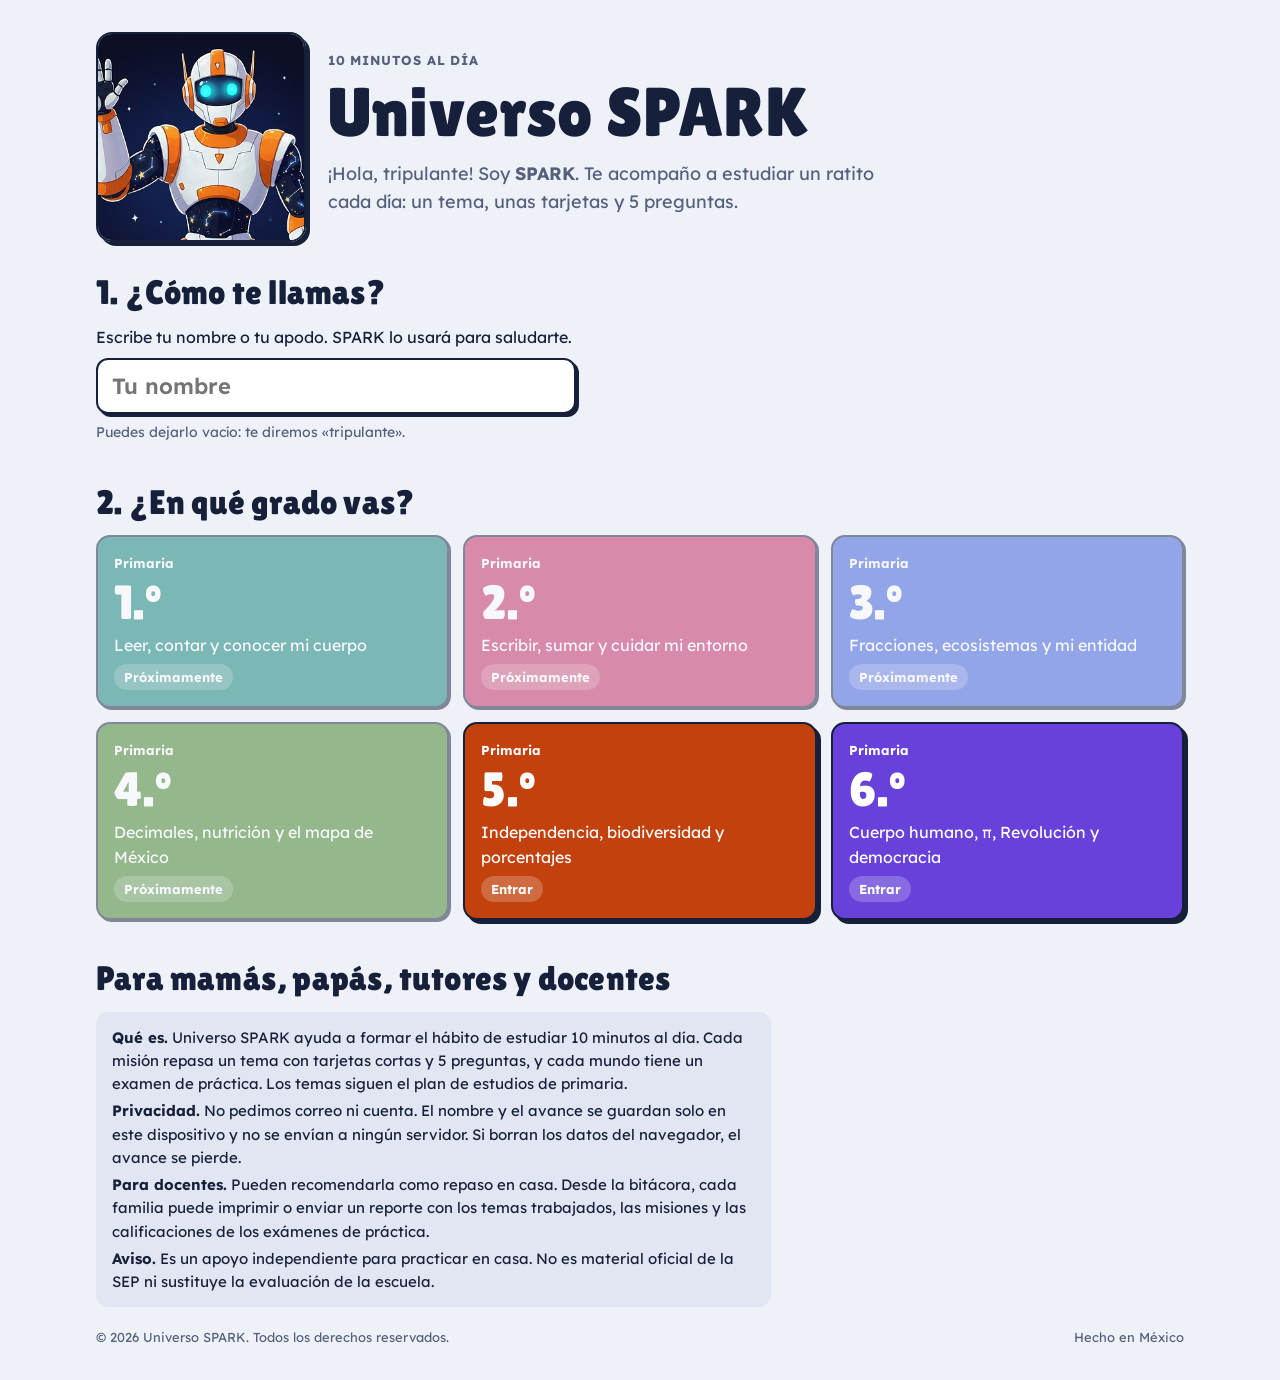
==== base.html @ f857095f "Textos para mamás, papás, tutores y docentes" ====
<!doctype html>
<html lang="es">
<head>
<meta charset="utf-8">
<meta name="viewport" content="width=device-width, initial-scale=1, viewport-fit=cover">
<title>Mi base · Universo SPARK</title>
<meta name="claude:viewport-fit-sides" content="cover">
<link rel="preconnect" href="https://fonts.googleapis.com">
<link rel="stylesheet" href="https://fonts.googleapis.com/css2?family=Lexend:wght@400;600;700&family=Lilita+One&display=swap">
<link rel="stylesheet" href="css/estilos.css">
</head>
<body>
<header class="hero wrap">
  <div class="saludo">
    <img class="spark-foto" src="imagenes/spark_saludo.jpeg" alt="SPARK, un robot blanco y naranja, saluda con la mano" width="320" height="320">
    <div>
      <p class="eyebrow" id="grado"></p>
      <h1>Universo SPARK</h1>
      <p class="rules">Hola, <span id="nombre">tripulante</span>. Soy <b>SPARK</b>. Hoy solo necesitas 10 minutos: un tema, unas tarjetas y 5 preguntas.</p>
      <div class="row acciones">
        <a class="cta" href="mision.html">Mi misión de hoy</a>
        <a class="cta cta-alt" href="bitacora.html">Mi bitácora</a>
      </div>
    </div>
  </div>
  <section class="hud" aria-label="Tu progreso">
    <div class="xp-row">
      <span class="xp-num"><span id="xp">0</span> <small>de <span id="xp-total">0</span> XP</small></span>
    </div>
    <div class="meter"><i id="bar"></i></div>
    <div class="stats">
      <div><b id="temas">0</b><span>temas dominados</span></div>
      <div><b id="retos-n">0</b><span>retos superados</span></div>
      <div><b id="chispas">0</b><span id="chispas-txt">chispas de SPARK</span></div>
    </div>
  </section>
</header>

<main class="wrap">
  <section class="seccion">
    <h2>Elige tu trimestre</h2>
    <div class="trims" id="trims" role="group" aria-label="Trimestre"></div>
    <h2>Elige un mundo</h2>
    <div class="mundos" id="mundos"></div>
  </section>

  <section class="seccion">
    <h2>Cómo se juega</h2>
    <ol class="pasos">
      <li><strong>Mi misión de hoy</strong><p>SPARK te propone un tema: tarjetas cortas y 5 preguntas en unos 10 minutos.</p></li>
      <li><strong>Juega</strong><p>Cada respuesta correcta suma XP. Si te equivocas, tienes una pista y otro intento por la mitad de los puntos.</p></li>
      <li><strong>Presenta el examen</strong><p>Cada mundo tiene un examen de 20 preguntas en bloques de 5, con descansos y calificación del 0 al 10.</p></li>
      <li><strong>Abre cofres</strong><p>Cada 500 XP se abre un cofre. Y cada misión terminada te da una chispa: con 5 chispas abres un cofre de constancia.</p></li>
    </ol>
  </section>

  <section class="seccion">
    <h2>Cofres</h2>
    <h3 class="sub-cofres">Cofres de XP <small>uno cada 500 XP: premian lo bien que le va</small></h3>
    <div class="chests" id="chests"></div>
    <h3 class="sub-cofres">Cofres de constancia <small>uno cada 5 chispas: premian terminar misiones, sin importar los aciertos</small></h3>
    <div class="chests" id="chests-chispa"></div>
    <p class="adultos"><b>Para mamá, papá o tutor:</b> escriban juntos las recompensas en los cofres. Los de constancia conviene que sean premios chicos y frecuentes; al llegar al último, la lista vuelve a empezar. Se recomienda una misión de 10 minutos por sesión y acompañar las primeras veces. Algunos retos se hacen en casa y necesitan su revisión.</p>
  </section>
</main>

<footer class="foot wrap">
  <span id="base"></span>
  <span class="row"><a class="btn plain" href="index.html">Cambiar de grado o de nombre</a><span id="reset"></span></span>
</footer>

<script src="js/grados.js"></script>
<script>cargar('inicio')</script>
</body>
</html>
---- css/estilos.css ----
/* Concepto: tablero de juego. Cada materia es una casilla grande y cada reto una tarjeta que se abre. */
:root{
  --bg:#EEF1F8; --panel:#FFFFFF; --ink:#17203A; --muted:#55607C; --line:#17203A; --soft:#E1E6F2;
  --ok:#1B7F4B; --okbg:#DDF3E6; --bad:#B3261E; --badbg:#FBE3E0; --gold:#F5B700; --goldink:#17203A;
  --w1:#0B7F72; --w2:#C2255C; --w3:#3B5BDB; --w4:#3F7F22; --w5:#C2410C; --w6:#6741D9;
  --t1:#0B7F72; --t2:#C2255C; --t3:#3B5BDB; --t4:#3F7F22; --t5:#C2410C; --t6:#6741D9;
  --on:#FFFFFF; --blue:#3B5BDB; --red:#D9342B; --tile:#FFFFFF;
  --labelbg:#FFFDF5; --labelink:#111111; --seal:#111111; --sealink:#FFFFFF;
  --display:"Lilita One","Trebuchet MS",sans-serif;
  --body:"Lexend","Segoe UI",system-ui,sans-serif;
  --glyph:"Noto Sans Egyptian Hieroglyphs","Segoe UI Historic",sans-serif;
}
@media (prefers-color-scheme: dark){:root:not([data-theme="light"]){
  --bg:#11172B; --panel:#1B2340; --ink:#EEF1FA; --muted:#A9B3CE; --line:#7482AC; --soft:#283256;
  --ok:#6FDDA1; --okbg:#153A2A; --bad:#FF9C92; --badbg:#45201F;
  --t1:#5FE0CF; --t2:#FF8FB6; --t3:#A3B5FF; --t4:#A5DE84; --t5:#FFA877; --t6:#C0B0FF;
  --blue:#6F8BFF; --red:#FF6B61; --tile:#2B3560; color-scheme:dark;
}}
:root[data-theme="dark"]{
  --bg:#11172B; --panel:#1B2340; --ink:#EEF1FA; --muted:#A9B3CE; --line:#7482AC; --soft:#283256;
  --ok:#6FDDA1; --okbg:#153A2A; --bad:#FF9C92; --badbg:#45201F;
  --t1:#5FE0CF; --t2:#FF8FB6; --t3:#A3B5FF; --t4:#A5DE84; --t5:#FFA877; --t6:#C0B0FF;
  --blue:#6F8BFF; --red:#FF6B61; --tile:#2B3560; color-scheme:dark;
}
*{box-sizing:border-box}
body{margin:0;background:var(--bg);color:var(--ink);font:400 16px/1.55 var(--body)}
.wrap{max-width:1120px;margin:0 auto;padding-left:max(16px,env(safe-area-inset-left,0px));padding-right:max(16px,env(safe-area-inset-right,0px))}
h1,h2,h3{font-family:var(--display);font-weight:400;line-height:1.1;margin:0;text-wrap:balance;letter-spacing:.2px}
p{margin:0}
button,input,textarea{font:inherit;color:inherit}
button{cursor:pointer}
:focus-visible{outline:3px solid var(--gold);outline-offset:2px}

.top{padding-block:24px 8px}
.top-grid{display:grid;grid-template-columns:minmax(0,1fr) minmax(0,1.2fr);gap:24px;align-items:start}
.eyebrow{font-size:13px;font-weight:700;letter-spacing:.8px;text-transform:uppercase;color:var(--muted)}
h1{font-size:clamp(42px,7vw,68px);margin-block:4px 10px}
.rules{max-width:46ch;color:var(--muted)}
.hud{background:var(--panel);border:2.5px solid var(--line);border-radius:14px;box-shadow:4px 4px 0 var(--line);padding:16px;display:grid;gap:14px;min-width:0}
.xp-row{display:flex;justify-content:space-between;align-items:baseline;gap:12px;flex-wrap:wrap}
.xp-num{font:400 34px/1 var(--display);font-variant-numeric:tabular-nums}
.xp-num small{font:600 15px var(--body);color:var(--muted)}
.meter{position:relative;height:18px;background:var(--soft);border:2px solid var(--line);border-radius:9px;overflow:hidden}
.meter i{display:block;height:100%;width:0;background:var(--gold);transition:width .4s}
.meter b{position:absolute;top:0;bottom:0;width:2px;background:var(--line)}
.chests{display:grid;grid-template-columns:repeat(auto-fill,minmax(140px,1fr));gap:8px}
.chest{display:grid;gap:4px;min-width:0;padding:8px;border:2px dashed var(--line);border-radius:10px}
.chest label{font-size:12px;font-weight:700;font-variant-numeric:tabular-nums}
.chest textarea{width:100%;min-width:0;border:0;border-bottom:1.5px solid var(--muted);background:transparent;font-size:13px;line-height:1.3;padding:2px 0;resize:none}
.chest.open{background:var(--gold);border-style:solid;color:var(--goldink)}
.chest.open textarea{color:var(--goldink);border-color:var(--goldink)}
.tools{display:flex;gap:10px;align-items:center;flex-wrap:wrap;justify-content:space-between}
.pomo{display:flex;align-items:center;gap:8px;flex-wrap:wrap}
.pomo output{font:400 24px/1 var(--display);font-variant-numeric:tabular-nums;min-width:66px}
.btn{border:2px solid var(--line);background:var(--panel);border-radius:9px;padding:7px 14px;font-weight:600;box-shadow:2px 2px 0 var(--line)}
.btn:hover{transform:translate(-1px,-1px);box-shadow:3px 3px 0 var(--line)}
.btn.main{background:var(--c,var(--w3));color:var(--on)}
.btn.small{font-size:13px;padding:4px 10px}
.btn.plain{border-color:transparent;box-shadow:none;background:transparent;color:var(--muted);text-decoration:underline;padding:4px}
.btn.plain:hover{transform:none;box-shadow:none}
.btn[disabled]{opacity:.5;cursor:not-allowed}

.board{display:grid;grid-template-columns:repeat(5,minmax(0,1fr));gap:10px;padding-block:18px;position:relative}
.st{--c:var(--w1);text-align:left;background:var(--panel);border:2.5px solid var(--line);border-radius:12px;padding:10px 12px;display:grid;gap:2px;min-width:0;box-shadow:3px 3px 0 var(--line)}
.st .n{font:400 13px var(--body);font-weight:700;color:var(--muted)}
.st .name{font:400 19px/1.1 var(--display)}
.st .prog{font-size:13px;color:var(--muted);font-variant-numeric:tabular-nums}
.st[aria-current="true"]{background:var(--c);color:var(--on);transform:translateY(-3px)}
.st[aria-current="true"] .n,.st[aria-current="true"] .prog{color:var(--on)}
[data-w="0"]{--c:var(--w1);--ct:var(--t1)} [data-w="1"]{--c:var(--w2);--ct:var(--t2)} [data-w="2"]{--c:var(--w3);--ct:var(--t3)} [data-w="3"]{--c:var(--w4);--ct:var(--t4)} [data-w="4"]{--c:var(--w5);--ct:var(--t5)} [data-w="5"]{--c:var(--w6);--ct:var(--t6)}

.world-head{background:var(--c);color:var(--on);border-radius:14px;padding:18px 20px;display:grid;gap:4px}
.world-head h2{font-size:clamp(28px,4.5vw,40px)}
.col{display:grid;gap:12px;min-width:0}
.col h3{font-size:22px;color:var(--ct)}

.reto{background:var(--panel);border:2.5px solid var(--line);border-radius:12px;min-width:0}
.reto-h{width:100%;background:none;border:0;display:flex;gap:10px;justify-content:space-between;align-items:center;padding:12px 14px;text-align:left}
.reto-h span:first-child{font:400 19px/1.15 var(--display);min-width:0}
.badge{flex:none;font-size:12px;font-weight:700;padding:3px 9px;border-radius:99px;background:var(--soft);font-variant-numeric:tabular-nums}
.badge.won{background:var(--gold);color:var(--goldink)}
.reto-b{padding:0 14px 16px;display:grid;gap:12px;min-width:0}
.intro{font-size:15px;color:var(--muted)}
.count{font-size:13px;font-weight:700;color:var(--ct);font-variant-numeric:tabular-nums}
.stem{font-size:18px;font-weight:600}
.opts{display:grid;gap:8px}
.opt,.tag{border:2px solid var(--line);background:var(--tile);border-radius:9px;padding:9px 12px;text-align:left;min-width:0}
.opt:hover:not([disabled]),.tag:hover:not([disabled]){background:var(--soft)}
.opt.good,.tag.good{background:var(--okbg);border-color:var(--ok);color:var(--ink)}
.opt.bad,.tag.bad{background:var(--badbg);border-color:var(--bad);color:var(--ink)}
.opt[disabled],.tag[disabled]{cursor:default}
.tag.sel{background:var(--c);color:var(--on)}
.fb{font-size:15px}
.fb:empty{display:none}
.fb.y{color:var(--ok);font-weight:600} .fb.n{color:var(--bad);font-weight:600}
.fb span{display:block;font-weight:400;color:var(--ink)}
.row{display:flex;gap:8px;flex-wrap:wrap;align-items:center}
.clock{height:8px;background:var(--soft);border-radius:4px;overflow:hidden}
.clock i{display:block;height:100%;background:var(--c);transform-origin:left;animation:drain 5s linear forwards}
@keyframes drain{to{transform:scaleX(0)}}
.check{display:flex;gap:8px;align-items:center;font-size:14px}
.clue{padding:8px 12px;background:var(--soft);border-radius:8px}
.result{display:grid;gap:10px;padding:14px;border-radius:10px;background:var(--soft)}
.result strong{font:400 24px/1.1 var(--display)}

.match{display:grid;grid-template-columns:minmax(0,.7fr) minmax(0,1.3fr);gap:10px}
.match>div{display:grid;gap:8px;align-content:start;min-width:0}
.pool,.picked{display:flex;flex-wrap:wrap;gap:8px;min-height:44px}
.picked{padding:8px;border:2px dashed var(--line);border-radius:9px;flex-direction:column}
.picked .tag{width:100%}
.picked em{font-style:normal;color:var(--muted);font-size:14px}

.fr{display:inline-flex;flex-direction:column;vertical-align:middle;text-align:center;font-size:.82em;line-height:1.05;margin-inline:2px}
.fr i{font-style:normal;font-variant-numeric:tabular-nums}
.fr i:first-child{border-bottom:1.5px solid currentColor;padding-inline:3px}
.glyph{font-family:var(--glyph);font-size:30px;line-height:1.3;letter-spacing:2px;overflow-wrap:anywhere}

.maya{display:grid;gap:8px;max-width:360px}
.lvl{display:grid;grid-template-columns:96px minmax(0,1fr);gap:10px;align-items:center;border:2px solid var(--line);border-radius:9px;padding:8px}
.m-g{display:grid;justify-items:center;gap:4px;min-height:52px;align-content:center}
.m-dots{display:flex;gap:5px}.m-dots i{width:11px;height:11px;border-radius:50%;background:var(--ink)}
.m-bar{width:62px;height:9px;border-radius:3px;background:var(--ink)}
.lvl small{display:block;font-weight:700;font-size:13px;margin-bottom:5px}

.mosaic{display:grid;grid-template-columns:repeat(4,minmax(0,62px));gap:4px}
.mosaic button{aspect-ratio:1;max-width:100%;border:2px solid var(--line);border-radius:4px;background:var(--tile)}
.mosaic button.b{background:var(--blue)} .mosaic button.r{background:var(--red)}
.paint[aria-pressed="true"]{background:var(--ink);color:var(--bg)}

.field{display:grid;gap:4px}.field label{font-size:14px;font-weight:600}
.field input{width:100%;border:2px solid var(--line);border-radius:8px;padding:7px 10px;background:var(--tile)}

.pack{background:var(--labelbg);color:var(--labelink);border:2px solid var(--labelink);border-radius:8px;padding:12px;display:grid;grid-template-columns:minmax(0,1fr) auto;gap:10px;font-size:13px}
.pack h4{font:400 22px var(--display);margin:0 0 4px}
.pack table{border-collapse:collapse;width:100%;margin-top:6px}
.pack td{border-top:1px solid var(--labelink);padding:2px 4px}.pack td:last-child{text-align:right;font-variant-numeric:tabular-nums}
.seals{display:grid;gap:6px;align-content:start}
.seal{width:76px;height:76px;background:var(--seal);color:var(--sealink);display:grid;place-items:center;text-align:center;font-size:10px;font-weight:700;line-height:1.15;clip-path:polygon(30% 0,70% 0,100% 30%,100% 70%,70% 100%,30% 100%,0 70%,0 30%)}

.toast{position:fixed;left:50%;bottom:max(18px,env(safe-area-inset-bottom,0px));transform:translateX(-50%);z-index:20;background:var(--gold);color:var(--goldink);border:2.5px solid var(--goldink);border-radius:10px;padding:10px 18px;font-weight:700;max-width:calc(100% - 32px)}
.foot{padding-block:0 32px;display:flex;justify-content:space-between;gap:12px;flex-wrap:wrap;color:var(--muted);font-size:13px;align-items:center}

@media (max-width:820px){
  .top-grid{grid-template-columns:minmax(0,1fr)}
  .board{grid-template-columns:repeat(2,minmax(0,1fr))}
  .st:last-child{grid-column:1/-1}
  .st[aria-current="true"]{transform:none}
}
@media (max-width:520px){
  .match{grid-template-columns:minmax(0,1fr)}
  .match>div:first-child{display:flex;flex-wrap:wrap}
}
@media (prefers-reduced-motion:reduce){*{transition:none!important}.btn:hover{transform:none}}

/* Página de inicio */
.hero{padding-block:32px 12px;display:grid;grid-template-columns:minmax(0,1.1fr) minmax(0,1fr);gap:28px;align-items:center}
.hero h1{font-size:clamp(44px,5.4vw,76px)}
.hero .rules{font-size:18px;max-width:42ch}
.cta{display:inline-block;margin-top:16px;--c:var(--w3);background:var(--c);color:var(--on);font:400 22px var(--display);padding:12px 24px;border:2.5px solid var(--line);border-radius:12px;box-shadow:4px 4px 0 var(--line);text-decoration:none}
.cta:hover{transform:translate(-1px,-1px);box-shadow:5px 5px 0 var(--line)}
.stats{display:grid;grid-template-columns:repeat(3,minmax(0,1fr));gap:12px}
.stats div{min-width:0}
.stats b{display:block;font:400 26px/1.1 var(--display);font-variant-numeric:tabular-nums}
.stats span{font-size:13px;color:var(--muted)}
.seccion{padding-block:20px;display:grid;gap:14px}
.seccion>h2{font-size:clamp(26px,4vw,34px)}
.mundos{display:grid;grid-template-columns:repeat(6,minmax(0,1fr));gap:14px}
.mundo{grid-column:span 2;background:var(--c);color:var(--on);text-decoration:none;border:2.5px solid var(--line);border-radius:14px;box-shadow:4px 4px 0 var(--line);padding:16px;display:grid;gap:6px;align-content:start;min-width:0}
.mundo:nth-child(n+4){grid-column:span 3}
/* Con seis mundos (2.º y 3.er trimestre) van en dos filas de tres */
.mundos:has(.mundo:nth-child(6)) .mundo{grid-column:span 2}
.mundo:hover{transform:translate(-2px,-2px);box-shadow:6px 6px 0 var(--line)}
.mundo h3{font-size:30px}
.mundo-n,.mundo-p{font-size:13px;font-weight:700}
.mini{display:block;height:8px;border-radius:4px;background:rgba(255,255,255,.3);overflow:hidden}
.mini i{display:block;height:100%;background:var(--gold)}
.pasos{display:grid;grid-template-columns:repeat(4,minmax(0,1fr));gap:14px;counter-reset:p;list-style:none;margin:0;padding:0}
.pasos li{counter-increment:p;background:var(--panel);border-radius:12px;padding:14px 16px;display:grid;gap:4px;min-width:0}
.pasos li::before{content:counter(p);font:400 32px/1 var(--display);color:var(--t3)}
.pasos strong{font-size:17px}
.pasos p{font-size:15px;color:var(--muted)}
.adultos{background:var(--soft);border-radius:12px;padding:14px 16px;font-size:15px;max-width:75ch}

/* Guía */
body::before{content:"";position:fixed;inset:0 0 auto;height:env(safe-area-inset-top,0px);z-index:10;background:var(--bg)}
.barra{position:sticky;top:env(safe-area-inset-top,0px);z-index:10;background:var(--bg);border-bottom:2px solid var(--soft)}
.barra-in{display:flex;gap:16px;align-items:center;padding-block:10px}
.pomo-fila{padding-block:12px 0}
.xp-mas{display:inline-block;font:400 18px var(--display);color:var(--ok);opacity:0}
.xp-mas.sube{animation:sube 1.4s ease-out}
@keyframes sube{0%,70%{opacity:1;transform:translateY(0)}100%{opacity:0;transform:translateY(-8px)}}
.volver{font:400 20px var(--display);color:var(--ink);text-decoration:none;border:2px solid var(--line);border-radius:9px;padding:5px 14px;background:var(--panel);box-shadow:2px 2px 0 var(--line)}
.barra-xp{flex:1 1 280px;display:grid;grid-template-columns:auto minmax(80px,1fr) auto;gap:10px;align-items:center;min-width:0}
.barra-xp .xp-num{font-size:24px}
.etapas{display:grid;grid-template-columns:repeat(3,minmax(0,1fr));gap:10px;padding-block:14px 4px;scroll-margin-top:84px}
.etapa{border:2.5px solid var(--line);border-radius:10px;background:var(--panel);padding:10px;font:400 clamp(17px,3vw,21px) var(--display)}
.etapa[aria-current="true"]{background:var(--c);color:var(--on)}
.contenido{display:grid;gap:14px;max-width:760px;margin-inline:auto;padding-block:12px 40px}
.nums{display:flex;flex-wrap:wrap;gap:6px}
.num{width:38px;height:38px;border:2px solid var(--line);border-radius:8px;background:var(--panel);font-weight:700;font-variant-numeric:tabular-nums}
.num.hecho{background:var(--gold);color:var(--goldink)}
.num[aria-current="true"]{background:var(--c);color:var(--on)}
.leccion{background:var(--panel);border:2.5px solid var(--line);border-radius:12px;padding:18px 20px;display:grid;gap:12px;min-width:0;font-size:17px;line-height:1.65}
.leccion h3{font-size:clamp(24px,4vw,30px);color:var(--ct)}
.leccion .glyph{font-size:26px}
.ejemplos{background:var(--soft);border-radius:10px;padding:12px 14px;display:grid;gap:6px;min-width:0}
.ejemplos h4{margin:0;font:400 20px var(--display)}
.ejemplos ul{margin:0;padding-left:20px;display:grid;gap:8px}
.clave{border-top:2px dashed var(--line);padding-top:10px}
/* Bienvenida con SPARK */
.saludo{display:grid;grid-template-columns:auto minmax(0,1fr);gap:22px;align-items:center}
.spark-foto{width:clamp(130px,17vw,210px);height:auto;border-radius:16px;border:2.5px solid var(--line);box-shadow:4px 4px 0 var(--line)}
.acciones{margin-top:16px;gap:14px}
.acciones .cta{margin-top:0}
.cta-sec{color:var(--ink);font-weight:600}

/* Mi misión de hoy */
.sesion{--ct:var(--t3);display:grid;gap:14px;max-width:680px;margin-inline:auto;padding-block:20px 48px}
.tarjeta{background:var(--panel);border:2.5px solid var(--line);border-radius:14px;box-shadow:4px 4px 0 var(--line);padding:22px;display:grid;gap:14px;min-width:0;font-size:18px;line-height:1.6}
.tarjeta h2{font-size:clamp(26px,5vw,36px);color:var(--ct)}
.tarjeta h3{font-size:24px;color:var(--ct)}
.tarjeta .reto-b{padding:0}
.tarjeta select{width:100%;min-width:0;padding:8px;border:2px solid var(--line);border-radius:8px;background:var(--tile);font-size:15px}
.idea{font-size:clamp(20px,3.6vw,23px);line-height:1.55}
.idea .glyph{font-size:30px}
.btn.grande{padding:11px 22px;font-size:18px;text-decoration:none;display:inline-block}
.cierre{text-align:center;justify-items:center}
.centro{justify-content:center}
.chispa{width:84px;height:84px;background:var(--gold);clip-path:polygon(50% 0,63% 34%,100% 38%,71% 60%,81% 100%,50% 78%,19% 100%,29% 60%,0 38%,37% 34%);animation:chispa .7s ease-out}
@keyframes chispa{0%{transform:scale(.3) rotate(-30deg)}70%{transform:scale(1.15)}100%{transform:scale(1)}}

.opt.elegida{background:var(--c);color:var(--on)}
.liga{display:block;margin-top:8px;text-align:left;color:var(--ink);font-weight:600}
.ayuda{width:min(720px,calc(100% - 24px));max-height:85dvh;overflow:auto;background:var(--panel);color:var(--ink);border:2.5px solid var(--line);border-radius:12px;padding:18px 20px;font-size:17px;line-height:1.65}
.ayuda[open]{display:grid;gap:12px}
.ayuda::backdrop{background:rgba(10,14,30,.6)}
.ayuda h3{font-size:clamp(22px,4vw,28px);color:var(--ct)}
.ayuda>.btn{position:sticky;bottom:0}
.reglas{margin:0;padding-left:20px;display:grid;gap:6px}
.nota-caja{text-align:center;justify-items:center}
.nota{font:400 clamp(64px,14vw,104px)/1 var(--display);color:var(--ct);font-variant-numeric:tabular-nums}
.revision{margin:0;padding-left:24px;display:grid;gap:14px}
.revision li{display:grid;gap:4px;padding:10px 12px;border-radius:8px;min-width:0}
.revision .stem{font-size:16px}
.r-bien{background:var(--okbg)}
.r-mal{background:var(--badbg)}
.nav-tema{justify-content:space-between}
.nav-tema .btn:only-child{margin-left:auto}
.reto{scroll-margin-top:84px}
.field textarea{width:100%;border:2px solid var(--line);border-radius:8px;padding:7px 10px;background:var(--tile);resize:vertical}
.tabla{border-collapse:collapse;max-width:320px}
.tabla th,.tabla td{border:1.5px solid var(--line);padding:6px 10px;text-align:left}
.tabla input{width:80px;border:2px solid var(--line);border-radius:6px;padding:3px 6px;background:var(--tile)}
.bars{display:grid;gap:8px}
.bar-row{display:grid;grid-template-columns:80px minmax(0,1fr) 28px;gap:8px;align-items:center;font-size:14px}
.bar-row i{display:block;height:20px;background:var(--c);border-radius:0 5px 5px 0}
.bar-row b{font-variant-numeric:tabular-nums}

@media (max-width:1000px){
  .hero{grid-template-columns:minmax(0,1fr)}
}
@media (max-width:820px){
  .pasos{grid-template-columns:minmax(0,1fr)}
  .mundos{grid-template-columns:repeat(2,minmax(0,1fr))}
  .mundo,.mundo:nth-child(n+4){grid-column:auto}
  .mundo:last-child{grid-column:1/-1}
  .mundos:has(.mundo:nth-child(6)) .mundo{grid-column:auto}
  .barra-xp{grid-template-columns:auto minmax(0,1fr)}
  .barra-xp .intro{grid-column:1/-1}
}
@media (max-width:520px){
  .mundos{grid-template-columns:minmax(0,1fr)}
  .mundo:last-child{grid-column:auto}
  .barra-xp .intro{display:none}
  .saludo{grid-template-columns:minmax(0,1fr)}
  .stats b{font-size:21px}
}

/* Botón de sonido y resultado parcial del examen */
.sonido{flex:none;white-space:nowrap}
.parcial .revision li{text-align:left}
.parcial .liga{margin-top:4px}
@media (max-width:520px){.barra-in .sonido-txt{display:none}}

/* Mi bitácora */
.bitacora{display:grid;gap:18px;padding-block:20px 40px}
.bit-head{display:grid;grid-template-columns:minmax(0,1fr) minmax(0,1.1fr);gap:20px;align-items:center}
.bit-stats,.bit-dia{display:grid;grid-template-columns:repeat(3,minmax(0,1fr));gap:10px}
.bit-dia{grid-template-columns:repeat(2,minmax(0,1fr))}
.bit-stats div,.bit-dia div{background:var(--panel);border:2.5px solid var(--line);border-radius:12px;padding:12px;display:grid;gap:2px;min-width:0}
.bit-dia div{background:var(--soft);border-width:0}
.bit-stats b,.bit-dia b{font:400 26px/1.1 var(--display);font-variant-numeric:tabular-nums}
.bit-stats span,.bit-dia span{font-size:13px;color:var(--muted)}
.bit-grid{display:grid;grid-template-columns:minmax(0,1.1fr) minmax(0,1fr);gap:18px;align-items:start}
.bit-grid .leccion h2{font-size:clamp(22px,3.5vw,28px);color:var(--ct,var(--t3))}
.cal-nav{display:flex;justify-content:space-between;align-items:center;gap:10px}
.cal-nav .btn{font-size:20px;line-height:1;padding:4px 12px}
.cal{display:grid;grid-template-columns:repeat(7,minmax(0,1fr));gap:6px}
.cal-d{text-align:center;font-size:12px;font-weight:700;color:var(--muted)}
.cal-dia{aspect-ratio:1;min-width:0;border:2px solid var(--line);border-radius:9px;background:var(--panel);display:grid;place-items:center;align-content:center;gap:0;padding:2px;line-height:1.1}
.cal-num{font-weight:700;font-variant-numeric:tabular-nums}
.cal-dia small{font-size:11px;font-variant-numeric:tabular-nums}
.cal-dia.n1{background:#FDEBA8;color:#17203A}
.cal-dia.n2{background:#F5B700;color:#17203A}
.cal-dia.n3{background:#1B7F4B;color:#FFFFFF}
.cal-dia.hoy{outline:3px solid var(--t3);outline-offset:1px}
.cal-dia[aria-pressed="true"]{box-shadow:inset 0 0 0 3px var(--line);transform:scale(1.06)}
.cal-dia[disabled]{opacity:.35}
.cal-ley{display:flex;flex-wrap:wrap;gap:6px 14px;font-size:12px;color:var(--muted)}
.cal-ley span{display:flex;align-items:center;gap:5px}
.cal-ley i{width:14px;height:14px;border-radius:4px;border:1.5px solid var(--line);background:var(--panel)}
.cal-ley i.n1{background:#FDEBA8}.cal-ley i.n2{background:#F5B700}.cal-ley i.n3{background:#1B7F4B}
.bit-lista{display:grid;gap:4px}
.bit-lista h3{font-size:19px!important;color:var(--ink)!important}
.bit-lista ul{margin:0;padding-left:20px;display:grid;gap:4px;font-size:15px;line-height:1.5}
.ok{color:var(--ok);font-weight:600}
.bit-mundos{display:grid;grid-template-columns:repeat(5,minmax(0,1fr));gap:12px}
.bit-mundo{background:var(--panel);border:2.5px solid var(--line);border-top:8px solid var(--c);border-radius:12px;padding:12px 14px;display:grid;gap:6px;align-content:start;min-width:0;font-size:14px}
.bit-mundo h3{font-size:22px;color:var(--ct)}
.bit-mundo .mini{background:var(--soft)}
.bit-mundo .mini i{background:var(--c)}
.tabla-wrap{overflow-x:auto}
.bit-tabla{max-width:none;width:100%;font-size:15px}
.cal-nota{font:400 22px var(--display);color:var(--ct)}
.sube-n{color:var(--ok);font-weight:700}
.baja-n{color:var(--bad);font-weight:700}
@media (max-width:1000px){.bit-mundos{grid-template-columns:repeat(2,minmax(0,1fr))}}
@media (max-width:820px){.bit-head,.bit-grid{grid-template-columns:minmax(0,1fr)}}
@media (max-width:520px){.bit-mundos{grid-template-columns:minmax(0,1fr)}.bit-stats b{font-size:21px}.cal{gap:4px}.cal-dia small{display:none}}

/* Mapa de temas en Mi misión de hoy */
.mapa{gap:10px}
.mapa-ley{display:flex;flex-wrap:wrap;gap:6px 14px;font-size:13px;color:var(--muted)}
.mapa-ley span{display:flex;align-items:center;gap:5px}
.mapa-ley i{width:14px;height:14px;border-radius:4px;border:1.5px solid var(--line)}
.mapa-mundo{border:2px solid var(--line);border-left:8px solid var(--c);border-radius:10px;padding:8px 12px;background:var(--panel)}
.mapa-mundo summary{cursor:pointer;display:flex;justify-content:space-between;gap:10px;flex-wrap:wrap;font:400 20px var(--display);color:var(--ct)}
.mapa-cuenta{font:600 13px var(--body);color:var(--muted);align-self:center}
.mapa-temas{display:grid;grid-template-columns:repeat(2,minmax(0,1fr));gap:8px;padding-top:10px}
.mapa-tema{display:flex;align-items:center;gap:8px;flex-wrap:wrap;text-align:left;border:2px solid var(--line);border-radius:9px;padding:8px 10px;font-size:14px;line-height:1.3;min-width:0}
.mapa-txt{flex:1 1 120px;min-width:0}
.mapa-ico{flex:none;width:22px;height:22px;border-radius:50%;display:grid;place-items:center;font-weight:700;font-size:13px}
.e-hecha{background:#DDF3E6;border-color:#1B7F4B;color:#17203A}
.e-hecha .mapa-ico{background:#1B7F4B;color:#fff}
.e-empezada{background:#FDEBA8;border-color:#B98900;color:#17203A}
.e-empezada .mapa-ico{background:#F5B700;color:#17203A}
.e-pendiente{background:var(--tile);color:var(--ink)}
.e-pendiente .mapa-ico{border:2px solid var(--muted)}
.mapa-ley i.e-hecha{background:#1B7F4B}.mapa-ley i.e-empezada{background:#F5B700}.mapa-ley i.e-pendiente{background:var(--tile)}
.mapa-tema[aria-current="true"]{outline:3px solid var(--t3);outline-offset:2px}
.refuerzo{font-size:11px;font-weight:700;color:#8A3A00;background:#FFE3CC;border-radius:99px;padding:1px 7px;white-space:nowrap}
@media (max-width:520px){.mapa-temas{grid-template-columns:minmax(0,1fr)}}
.mapa-mundo summary::-webkit-details-marker{display:none}
.mapa-mundo summary>span:first-child::before{content:"▸ ";color:var(--muted)}
.mapa-mundo[open] summary>span:first-child::before{content:"▾ "}

/* Botón de la bitácora en el inicio, del mismo tamaño que «Mi misión de hoy» */
.cta-alt{background:var(--panel);color:var(--ink)}

/* Pantalla de cofre abierto */
.cofre-pop{width:min(440px,calc(100% - 24px));background:var(--panel);color:var(--ink);border:3px solid var(--line);border-radius:18px;box-shadow:6px 6px 0 var(--line);padding:26px 22px;text-align:center;overflow:hidden}
.cofre-pop[open]{display:grid;gap:10px;justify-items:center;animation:pop .45s cubic-bezier(.2,1.6,.4,1)}
.cofre-pop::backdrop{background:rgba(10,14,30,.7)}
.cofre-pop h2{font-size:clamp(30px,7vw,40px);color:var(--t3)}
.premio{font:400 clamp(26px,6vw,34px)/1.15 var(--display);background:var(--gold);color:var(--goldink);border:2.5px solid var(--line);border-radius:12px;padding:10px 18px;box-shadow:3px 3px 0 var(--line);max-width:100%;overflow-wrap:anywhere}
@keyframes pop{0%{transform:scale(.4);opacity:0}100%{transform:scale(1);opacity:1}}
.cofre-dibujo{position:relative;width:120px;height:96px;margin-top:34px}
.cofre-dibujo .caja{position:absolute;left:0;right:0;bottom:0;height:58px;background:#B5651D;border:3px solid var(--line);border-radius:6px;box-shadow:inset 0 -10px 0 #8B4513}
.cofre-dibujo .caja::after{content:"";position:absolute;left:50%;top:-3px;width:18px;height:22px;margin-left:-9px;background:var(--gold);border:3px solid var(--line);border-radius:4px}
.cofre-dibujo .tapa{position:absolute;left:0;right:0;top:4px;height:34px;background:#C97A2B;border:3px solid var(--line);border-radius:18px 18px 4px 4px;transform-origin:10% 100%;animation:tapa .6s .25s ease-out forwards}
.cofre-dibujo .brillo{position:absolute;left:50%;bottom:52px;width:90px;height:90px;margin-left:-45px;background:radial-gradient(circle,rgba(245,183,0,.9),rgba(245,183,0,0) 70%);opacity:0;animation:brillo .9s .5s ease-out forwards;z-index:-1}
@keyframes tapa{to{transform:rotate(-38deg) translateY(-6px)}}
@keyframes brillo{0%{opacity:0;transform:scale(.3)}60%{opacity:1}100%{opacity:.7;transform:scale(1.3)}}
.confeti{position:absolute;inset:0;pointer-events:none}
.confeti i{position:absolute;top:-12px;left:var(--x);width:9px;height:14px;background:var(--c);border-radius:2px;animation:cae 1.8s var(--d) ease-in forwards}
@keyframes cae{to{transform:translateY(520px) rotate(540deg);opacity:.2}}
@media (prefers-reduced-motion:reduce){.cofre-pop[open],.cofre-dibujo .tapa,.cofre-dibujo .brillo,.confeti i{animation:none}.cofre-dibujo .tapa{transform:rotate(-38deg)}.cofre-dibujo .brillo{opacity:.7}}

/* Cofres de constancia */
.sub-cofres{font-size:20px;display:flex;flex-wrap:wrap;gap:4px 10px;align-items:baseline;margin-top:6px}
.sub-cofres small{font:400 14px var(--body);color:var(--muted)}
.chest-chispa{border-color:var(--t3)}
.chest-chispa.open{background:var(--t3);border-color:var(--line);color:#fff}
.chest-chispa.open textarea{color:#fff;border-color:#fff}
.cofre-constancia .caja{background:#3B5BDB;box-shadow:inset 0 -10px 0 #2A44B0}
.cofre-constancia .tapa{background:#5C7CFA}

/* Examen: dónde trabajar */
.trabajar-tit{margin:4px 0 0;font:400 19px var(--display)}
.trabajar-lista{margin:0;padding-left:24px;display:grid;gap:10px}
.trabajar{display:grid;gap:8px;padding:10px 12px;border-radius:9px;background:var(--badbg)}
.trabajar-h{display:flex;justify-content:space-between;gap:10px;align-items:baseline;font-weight:600;font-size:16px}
.trabajar-n{flex:none;font-variant-numeric:tabular-nums;background:var(--panel);border:2px solid var(--line);border-radius:99px;padding:1px 10px;font-size:14px}
.trabajar-n.cero{background:var(--bad);color:#fff;border-color:var(--bad)}
.trabajar .btn.main{text-decoration:none}
.bit-fallas{font-size:13px;max-width:280px}

/* Reporte para maestros y papás */
.pagina-reporte{background:#E9ECF3}
.rep-barra{position:sticky;top:0;z-index:5;background:var(--bg);border-bottom:2px solid var(--soft)}
.rep-barra-in{display:flex;flex-wrap:wrap;gap:10px;align-items:center;padding-block:10px}
.rep-periodo{display:flex;gap:6px;align-items:center;font-weight:600;font-size:14px}
.rep-periodo select{padding:6px 8px;border:2px solid var(--line);border-radius:8px;background:var(--tile);font:inherit}
.reporte{max-width:820px;margin:20px auto 48px;background:#fff;color:#111;padding:36px 40px;border-radius:6px;box-shadow:0 2px 14px rgba(0,0,0,.12);font-size:15px;line-height:1.5;display:grid;gap:22px}
.reporte h1{font-size:32px;color:#111}
.reporte h2{font-size:21px;color:#111;border-bottom:2px solid #111;padding-bottom:4px;margin-bottom:8px}
.reporte h3{font:700 15px var(--body);margin:8px 0 2px;color:#111}
.reporte .intro{color:#555}
.reporte .eyebrow{color:#555}
.rep-head{display:grid;gap:4px;border-bottom:3px solid #111;padding-bottom:12px}
.rep-sec{display:grid;gap:6px;break-inside:avoid}
.rep-kpis{display:grid;grid-template-columns:repeat(3,minmax(0,1fr));gap:8px}
.rep-kpis div{border:1.5px solid #111;border-radius:6px;padding:8px 10px;display:grid}
.rep-kpis b{font:400 22px var(--display);font-variant-numeric:tabular-nums}
.rep-kpis span{font-size:12px;color:#555}
.rep-tabla{max-width:none;width:100%;font-size:14px}
.rep-tabla th,.rep-tabla td{border:1px solid #111;padding:5px 8px;color:#111;background:#fff}
.rep-tabla th{background:#EEE}
.rep-total td{font-weight:700;background:#F4F4F4}
.rep-alerta{font-weight:700}
.rep-grupo ul{margin:0;padding-left:20px;display:grid;gap:3px}
.rep-grupo li{display:flex;flex-wrap:wrap;justify-content:space-between;gap:2px 12px}
.rep-evid{color:#555;font-size:13px}
.rep-sug ol{margin:0;padding-left:22px;display:grid;gap:4px}
.rep-pie{border-top:1.5px solid #111;padding-top:10px;font-size:12px;color:#444;display:grid;gap:4px}
@media (max-width:620px){.reporte{padding:20px 16px;margin:0}.rep-kpis{grid-template-columns:repeat(2,minmax(0,1fr))}}
@media print{
  @page{margin:14mm}
  .no-imprimir{display:none!important}
  body,.pagina-reporte{background:#fff!important}
  body::before{display:none}
  .reporte{box-shadow:none;margin:0;padding:0;max-width:none}
}

/* Selector de trimestre */
.trims{display:flex;flex-wrap:wrap;gap:.6rem;margin:0 0 1.6rem}
.trims .trim{font-size:1.05rem;padding:.7rem 1.2rem}
.trim-tag{font-size:.8rem;font-weight:600;opacity:.7;margin-left:.4rem}

/* Entrada: nombre del tripulante y elección de grado */
.entrada-nombre{display:grid;gap:8px;max-width:30rem}
.entrada-nombre input{font:600 22px var(--body,inherit);padding:12px 14px;border:2.5px solid var(--line);border-radius:12px;background:var(--panel);color:var(--ink);box-shadow:3px 3px 0 var(--line)}
.entrada-nombre input:focus{outline:3px solid var(--w3);outline-offset:2px}
.entrada-nombre small{color:var(--muted);font-size:14px}
.grados .mundo{grid-column:span 2;cursor:pointer;font:inherit;text-align:left}
.grados .mundo h3{font-size:48px;line-height:1}
.grados .mundo .estado{font-size:13px;font-weight:700;justify-self:start;background:rgba(255,255,255,.22);border-radius:99px;padding:3px 10px}
.grados .mundo.proximo{opacity:.5;cursor:default;box-shadow:2px 2px 0 var(--line)}
.grados .mundo.proximo:hover{transform:none;box-shadow:2px 2px 0 var(--line)}
.continuar{display:grid;gap:4px;margin-top:8px}
.continuar p{font-weight:600}
.legal{display:grid;gap:4px}
@media (max-width:820px){.grados .mundo{grid-column:auto}}
@media (max-width:520px){.grados{grid-template-columns:repeat(2,minmax(0,1fr))}.grados .mundo h3{font-size:38px}.grados .mundo p{font-size:14px}}
.hero-entrada{grid-template-columns:minmax(0,1fr)}
.hero-entrada .rules{max-width:52ch}
.entrada-nombre input{width:100%;box-sizing:border-box}
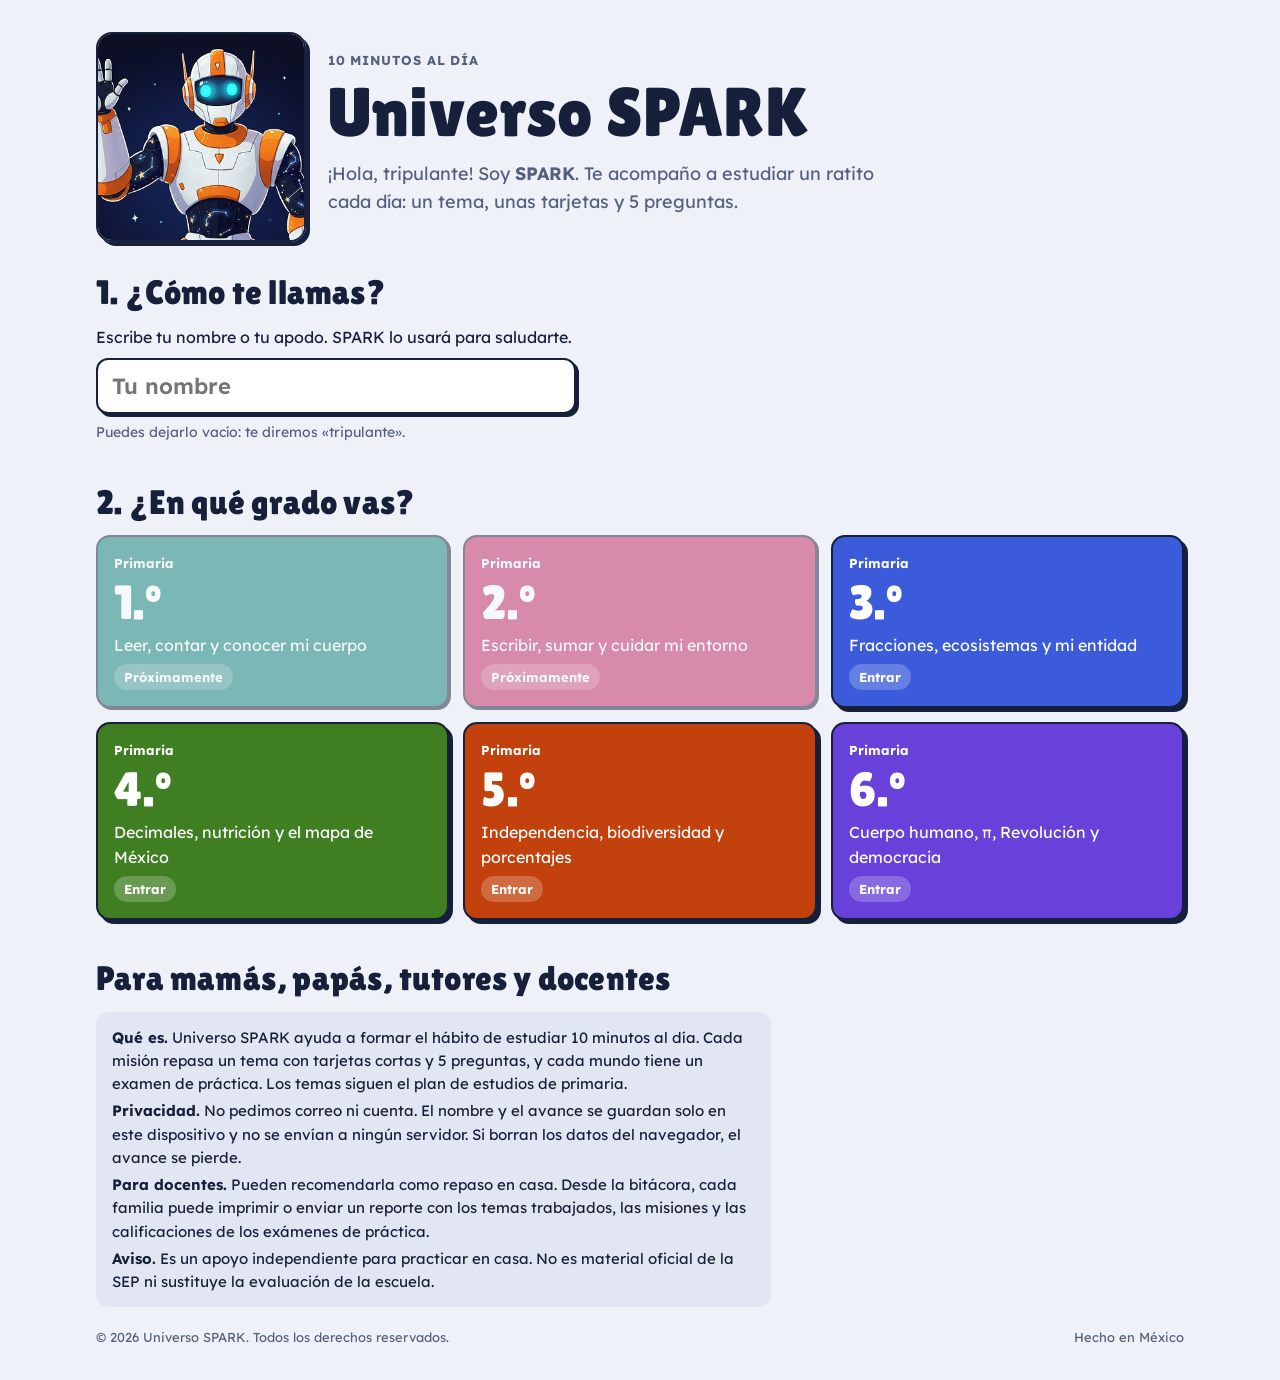
==== commit c9957fa2: "Universo SPARK: lectura en voz alta" ====
--- a/base.html
+++ b/base.html
@@ -70,6 +70,6 @@
 </footer>
 
 <script src="js/grados.js"></script>
-<script>cargar('inicio')</script>
+<script>cargar('inicio','voz')</script>
 </body>
 </html>
--- a/css/estilos.css
+++ b/css/estilos.css
@@ -169,6 +169,7 @@
 .mundo:nth-child(n+4){grid-column:span 3}
 /* Con seis mundos (2.º y 3.er trimestre) van en dos filas de tres */
 .mundos:has(.mundo:nth-child(6)) .mundo{grid-column:span 2}
+.mundos:has(.mundo:nth-child(4):last-child) .mundo{grid-column:span 3}
 .mundo:hover{transform:translate(-2px,-2px);box-shadow:6px 6px 0 var(--line)}
 .mundo h3{font-size:30px}
 .mundo-n,.mundo-p{font-size:13px;font-weight:700}
@@ -265,6 +266,7 @@
   .mundo,.mundo:nth-child(n+4){grid-column:auto}
   .mundo:last-child{grid-column:1/-1}
   .mundos:has(.mundo:nth-child(6)) .mundo{grid-column:auto}
+  .mundos:has(.mundo:nth-child(4):last-child) .mundo{grid-column:auto}
   .barra-xp{grid-template-columns:auto minmax(0,1fr)}
   .barra-xp .intro{grid-column:1/-1}
 }
@@ -455,3 +457,14 @@
 .hero-entrada{grid-template-columns:minmax(0,1fr)}
 .hero-entrada .rules{max-width:52ch}
 .entrada-nombre input{width:100%;box-sizing:border-box}
+
+/* Lectura en voz alta */
+.voz-btn{display:inline-flex;align-items:center;justify-content:center;gap:4px;min-width:40px;min-height:40px;padding:4px 10px;margin-left:6px;vertical-align:middle;
+  border:2.5px solid var(--line);border-radius:999px;background:var(--panel);color:var(--ink);font:700 16px/1 inherit;cursor:pointer;box-shadow:2px 2px 0 var(--line)}
+.voz-btn.grande{justify-self:end;align-self:flex-end;width:auto;margin:0 0 4px auto;font-size:15px;padding:6px 14px}
+.voz-btn[aria-pressed="true"]{background:var(--w3);color:#fff}
+.voz-btn:focus-visible{outline:3px solid var(--w3);outline-offset:2px}
+.leyendo{background:color-mix(in srgb,var(--w3) 18%,transparent);border-radius:8px;box-shadow:0 0 0 4px color-mix(in srgb,var(--w3) 18%,transparent);transition:background .2s}
+.voz-auto{flex:none;white-space:nowrap}
+.voz-auto[aria-pressed="true"]{background:var(--w3);color:#fff}
+@media (prefers-reduced-motion:reduce){.leyendo{transition:none}}
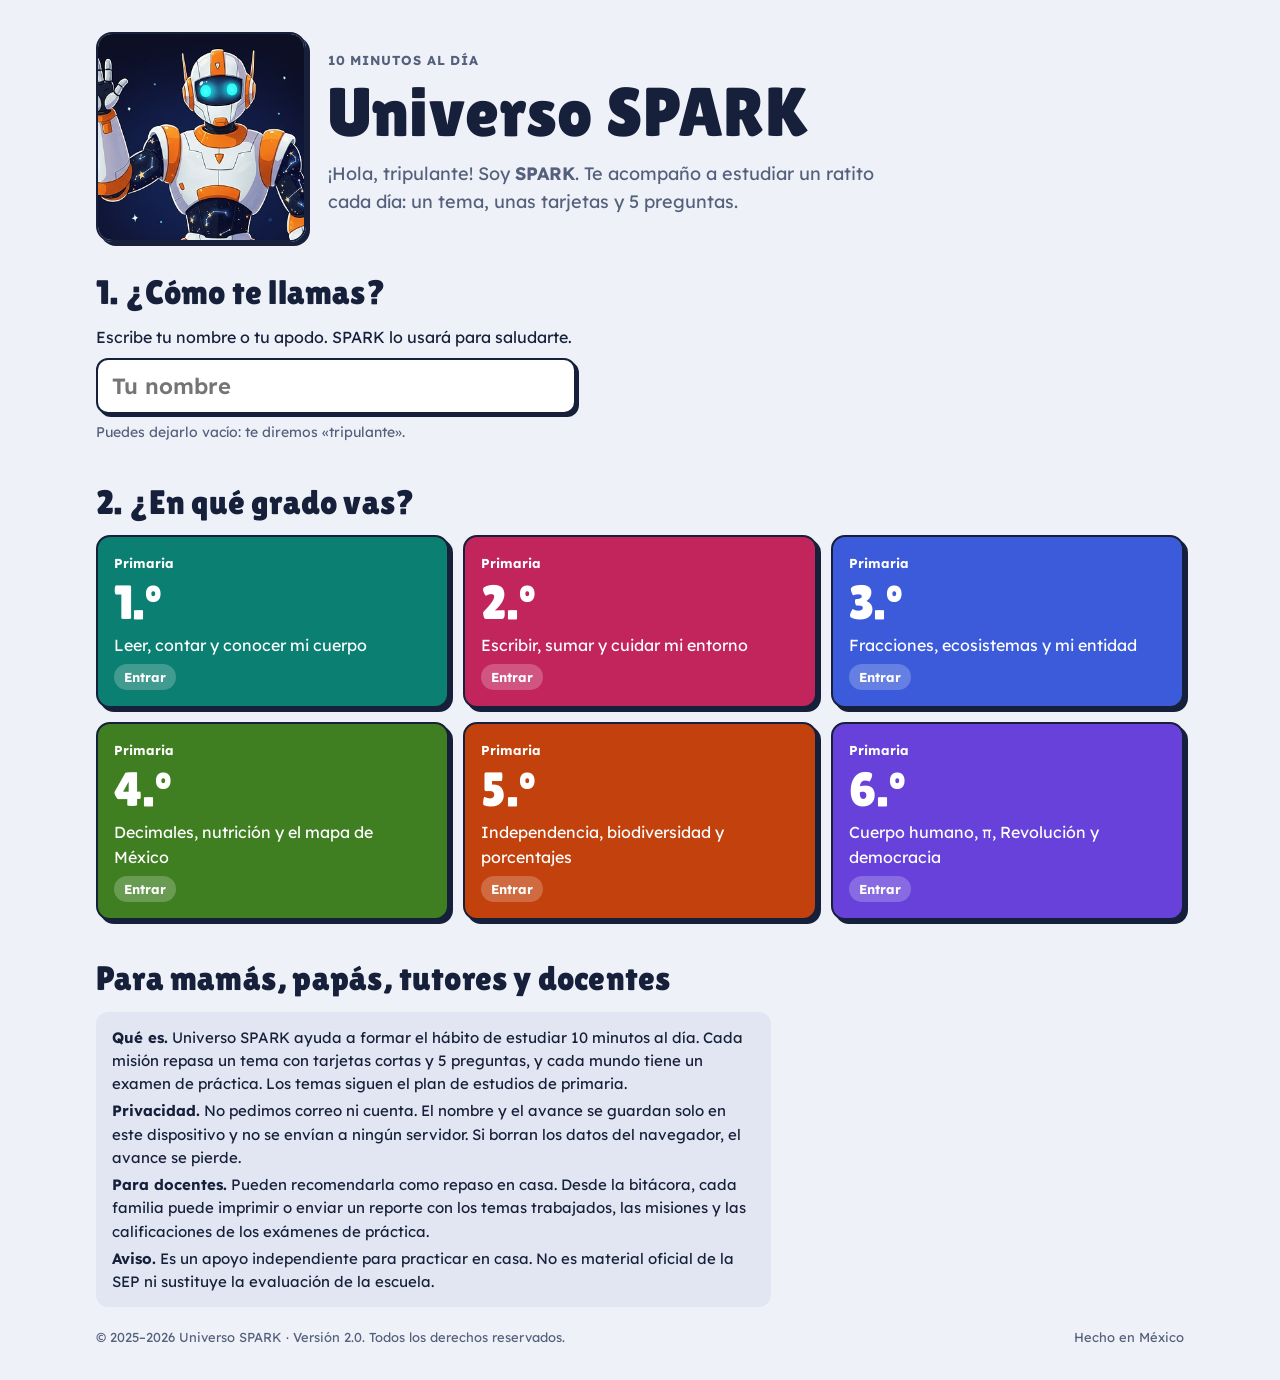
==== commit 81005437: "Carga rápida en celular: tipografías sin bloqueo y copia sin conexión" ====
--- a/base.html
+++ b/base.html
@@ -6,7 +6,10 @@
 <title>Mi base · Universo SPARK</title>
 <meta name="claude:viewport-fit-sides" content="cover">
 <link rel="preconnect" href="https://fonts.googleapis.com">
-<link rel="stylesheet" href="https://fonts.googleapis.com/css2?family=Lexend:wght@400;600;700&family=Lilita+One&display=swap">
+<link rel="preconnect" href="https://fonts.gstatic.com" crossorigin>
+<!-- Las tipografías cargan sin detener la página: mientras llegan se usa la letra del sistema. -->
+<link rel="stylesheet" href="https://fonts.googleapis.com/css2?family=Lexend:wght@400;600;700&family=Lilita+One&display=swap" media="print" onload="this.media='all'">
+<noscript><link rel="stylesheet" href="https://fonts.googleapis.com/css2?family=Lexend:wght@400;600;700&family=Lilita+One&display=swap"></noscript>
 <link rel="stylesheet" href="css/estilos.css">
 </head>
 <body>
--- a/css/estilos.css
+++ b/css/estilos.css
@@ -468,3 +468,22 @@
 .voz-auto{flex:none;white-space:nowrap}
 .voz-auto[aria-pressed="true"]{background:var(--w3);color:#fff}
 @media (prefers-reduced-motion:reduce){.leyendo{transition:none}}
+
+/* 1.º y 2.º de primaria: letra grande, botones grandes y dibujos. */
+.dibujo{font-size:52px;line-height:1.25;letter-spacing:6px;text-align:center;margin:2px 0;overflow-wrap:anywhere}
+.peques .leccion{font-size:20px;line-height:1.75}
+.peques .tarjeta{font-size:21px}
+.peques .idea{font-size:clamp(22px,4.6vw,27px);line-height:1.6}
+.peques .stem{font-size:clamp(22px,4.4vw,26px);line-height:1.45}
+.peques .opts{grid-template-columns:repeat(auto-fit,minmax(min(100%,170px),1fr));gap:12px}
+.peques .opt{min-height:64px;font-size:22px;padding:12px 16px;border-radius:12px}
+.peques .btn{padding:11px 20px;font-size:18px}
+.peques .btn.small{font-size:16px;padding:8px 14px}
+.peques .btn.grande{font-size:21px;padding:14px 26px}
+.peques .num{width:48px;height:48px;font-size:19px}
+.peques .fb{font-size:19px}
+.peques .count{font-size:15px}
+.peques .check{font-size:17px}
+.peques .check input{width:24px;height:24px}
+.peques .voz-btn{font-size:20px;min-width:48px;min-height:48px}
+@media (max-width:520px){.dibujo{font-size:42px;letter-spacing:3px}}
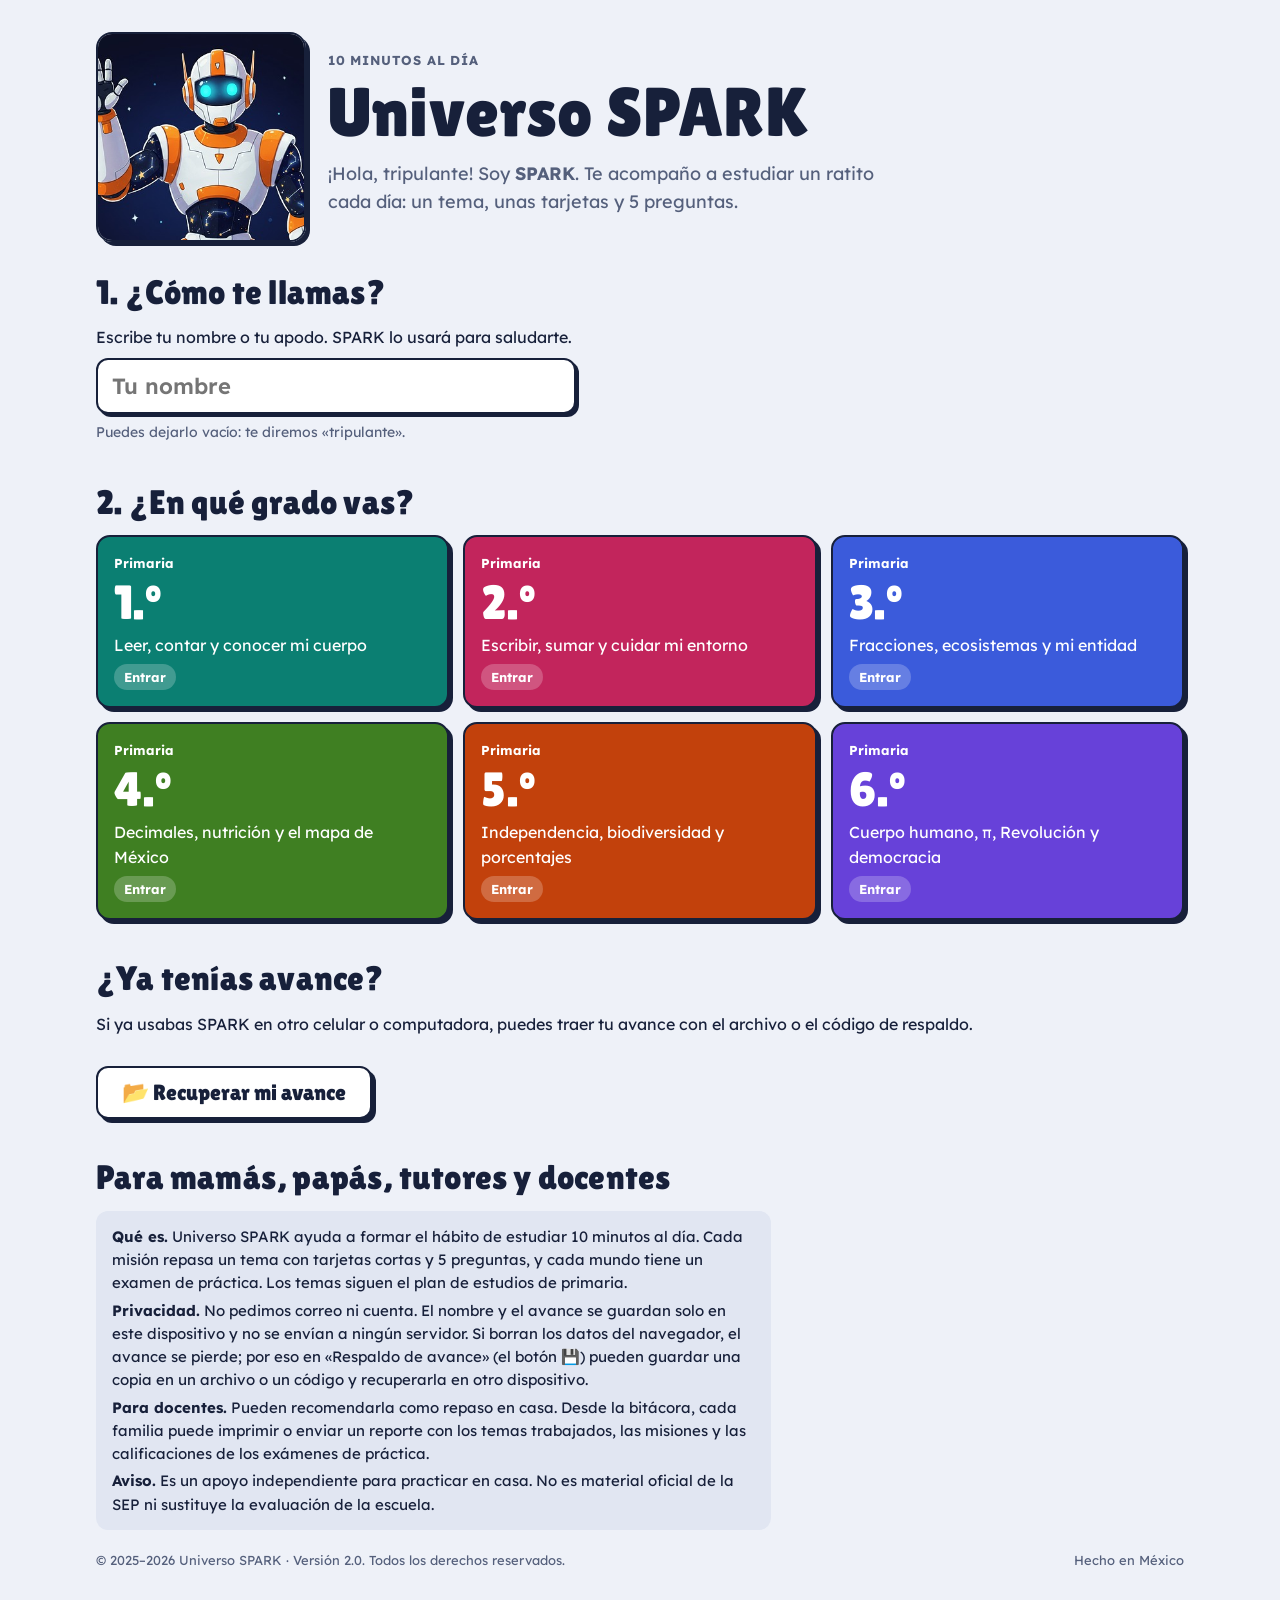
==== commit ca67fffe: "Página de Respaldo de avance, botón 💾 y recordatorio" ====
--- a/base.html
+++ b/base.html
@@ -10,6 +10,12 @@
 <!-- Las tipografías cargan sin detener la página: mientras llegan se usa la letra del sistema. -->
 <link rel="stylesheet" href="https://fonts.googleapis.com/css2?family=Lexend:wght@400;600;700&family=Lilita+One&display=swap" media="print" onload="this.media='all'">
 <noscript><link rel="stylesheet" href="https://fonts.googleapis.com/css2?family=Lexend:wght@400;600;700&family=Lilita+One&display=swap"></noscript>
+<link rel="manifest" href="manifest.webmanifest">
+<meta name="theme-color" content="#17203A">
+<link rel="icon" href="imagenes/icono-192.png" type="image/png">
+<link rel="apple-touch-icon" href="imagenes/icono-180.png">
+<meta name="apple-mobile-web-app-capable" content="yes">
+<meta name="apple-mobile-web-app-title" content="SPARK">
 <link rel="stylesheet" href="css/estilos.css">
 </head>
 <body>
@@ -24,6 +30,7 @@
         <a class="cta" href="mision.html">Mi misión de hoy</a>
         <a class="cta cta-alt" href="bitacora.html">Mi bitácora</a>
       </div>
+      <div class="aviso-app" id="instalar" hidden></div>
     </div>
   </div>
   <section class="hud" aria-label="Tu progreso">
@@ -73,6 +80,6 @@
 </footer>
 
 <script src="js/grados.js"></script>
-<script>cargar('inicio','voz')</script>
+<script>cargar('inicio','voz','instalar')</script>
 </body>
 </html>
--- a/css/estilos.css
+++ b/css/estilos.css
@@ -487,3 +487,40 @@
 .peques .check input{width:24px;height:24px}
 .peques .voz-btn{font-size:20px;min-width:48px;min-height:48px}
 @media (max-width:520px){.dibujo{font-size:42px;letter-spacing:3px}}
+
+/* Instalar como app */
+.aviso-app{display:flex;gap:12px;align-items:center;margin-top:16px;padding:12px 14px;background:var(--panel);border:2px solid var(--line);border-radius:12px;box-shadow:3px 3px 0 var(--line);max-width:34rem}
+.aviso-app[hidden]{display:none}
+.aviso-app img{border-radius:12px;flex:none}
+.aviso-app p{margin:4px 0 8px;font-size:15px;color:var(--muted)}
+/* Respaldo del avance */
+.respaldo{display:grid;gap:10px;max-width:42rem}
+.respaldo p{margin:0}
+.resp-aviso{font-weight:600}
+.resp-aviso.urgente{color:var(--bad,#b3261e)}
+.resp-botones{gap:10px;flex-wrap:wrap}
+.resp-codigo{width:100%;box-sizing:border-box;font:13px/1.4 ui-monospace,monospace;padding:10px;border:2px solid var(--line);border-radius:10px;background:var(--panel);color:var(--ink);word-break:break-all}
+.resp-archivo{display:none}
+.resp-recuperar{border:2px dashed var(--line);border-radius:12px;padding:10px 14px}
+.resp-recuperar[open]{display:grid;gap:10px}
+.resp-recuperar summary{cursor:pointer;font-weight:600}
+.resp-confirmar{display:grid;gap:10px}
+.resp-confirmar[hidden]{display:none}
+.resp-ojo{color:var(--bad,#b3261e);font-weight:600}
+.resp-estado:empty{display:none}
+.resp-estado.ok{color:var(--ok,#1b7f3b);font-weight:600}
+.resp-estado.mal{color:var(--bad,#b3261e);font-weight:600}
+/* Acceso a Respaldo de avance y recordatorio */
+.resp-ir{flex:none;white-space:nowrap;text-decoration:none;color:var(--ink);position:relative}
+.resp-ir.pendiente::after{content:'';position:absolute;top:-4px;right:-4px;width:12px;height:12px;border-radius:50%;background:var(--bad);border:2px solid var(--panel)}
+.barra-titulo{font:400 20px var(--display)}
+.respaldo-pagina .seccion h2{margin-bottom:10px}
+.resp-recordar{display:grid;gap:8px;justify-items:center;text-align:center;background:var(--soft);border-radius:12px;padding:12px 14px;margin:6px 0}
+.resp-recordar p{margin:0}
+.hud .xp-row{display:flex;align-items:center;gap:10px;flex-wrap:wrap}
+.hud .xp-row .xp-num{margin-right:auto}
+.volver{white-space:nowrap;flex:none}
+.barra-in .resp-ir,.barra-in .voz-auto{flex:none}
+@media (max-width:520px){.barra-in{gap:8px}.barra-in .btn.small{padding:4px 8px}}
+a.btn{text-decoration:none}
+a.btn:not(.main):not(.plain){color:var(--ink)}
